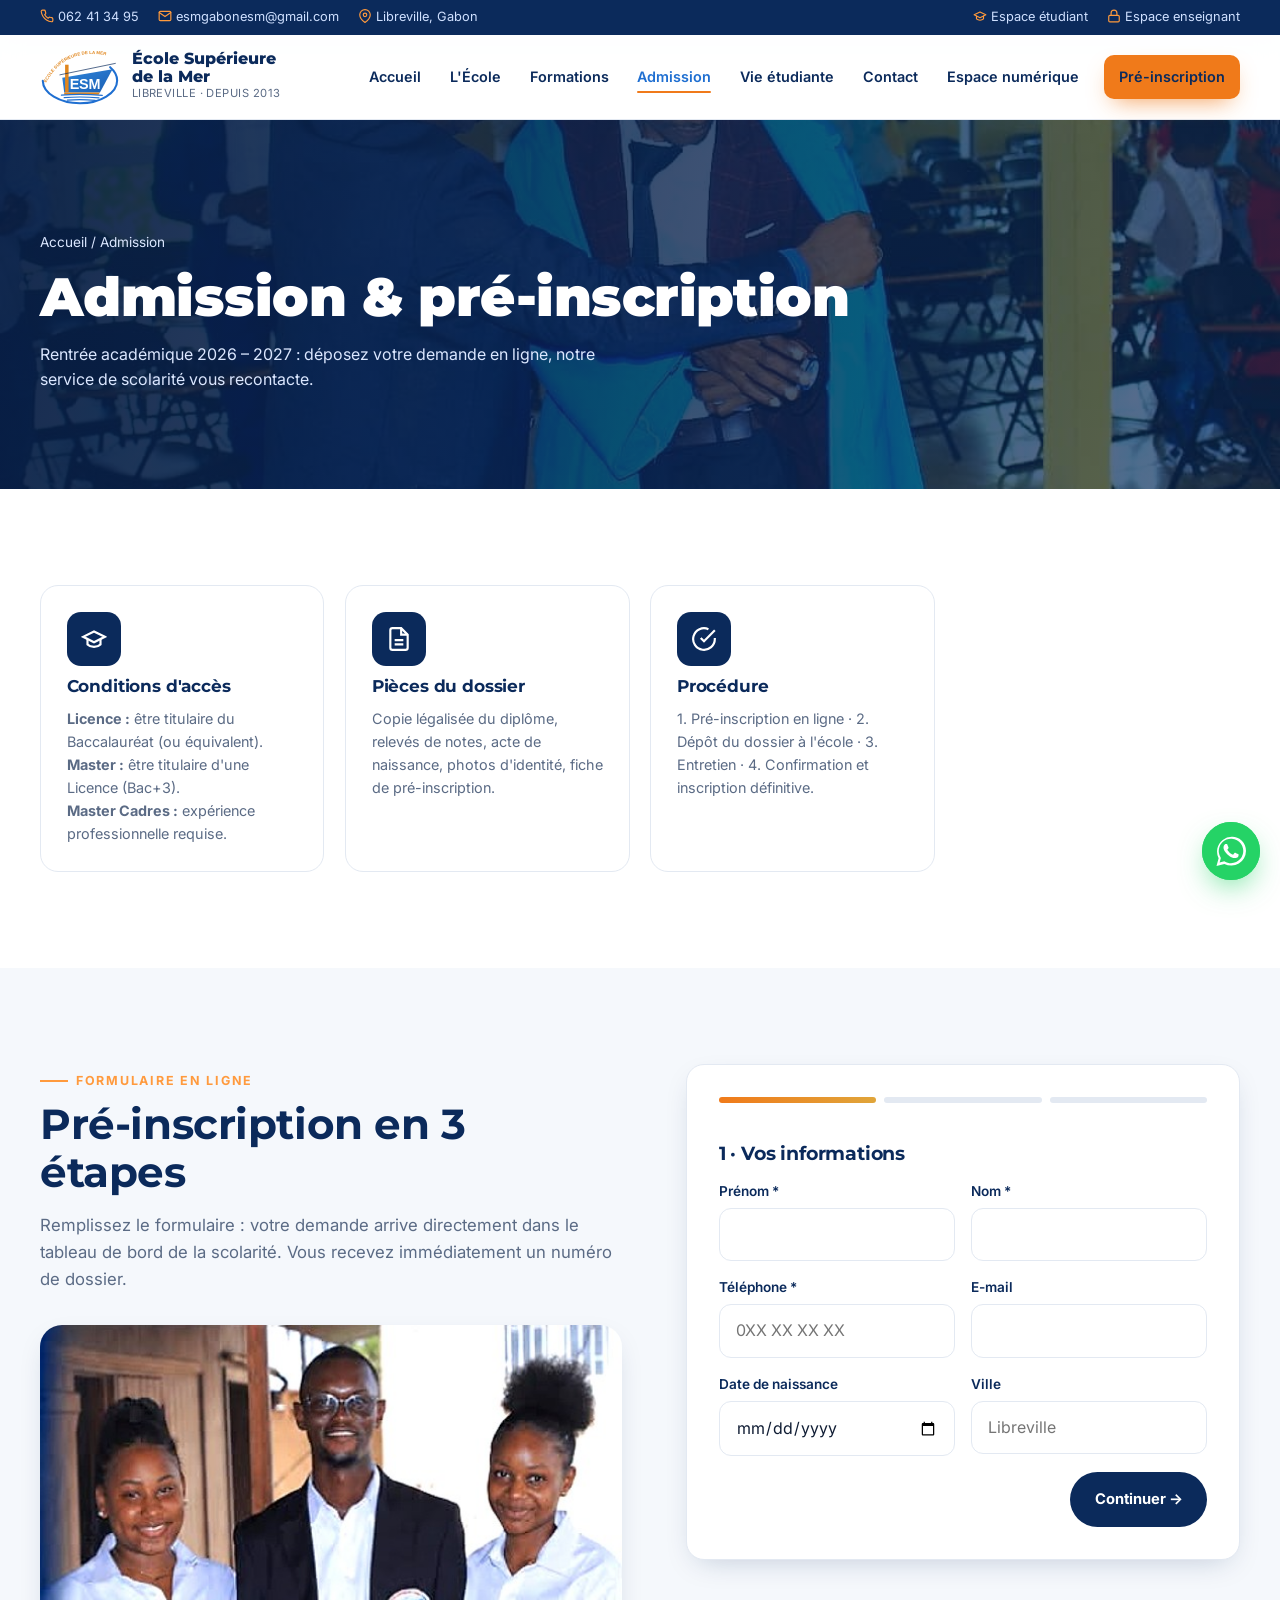
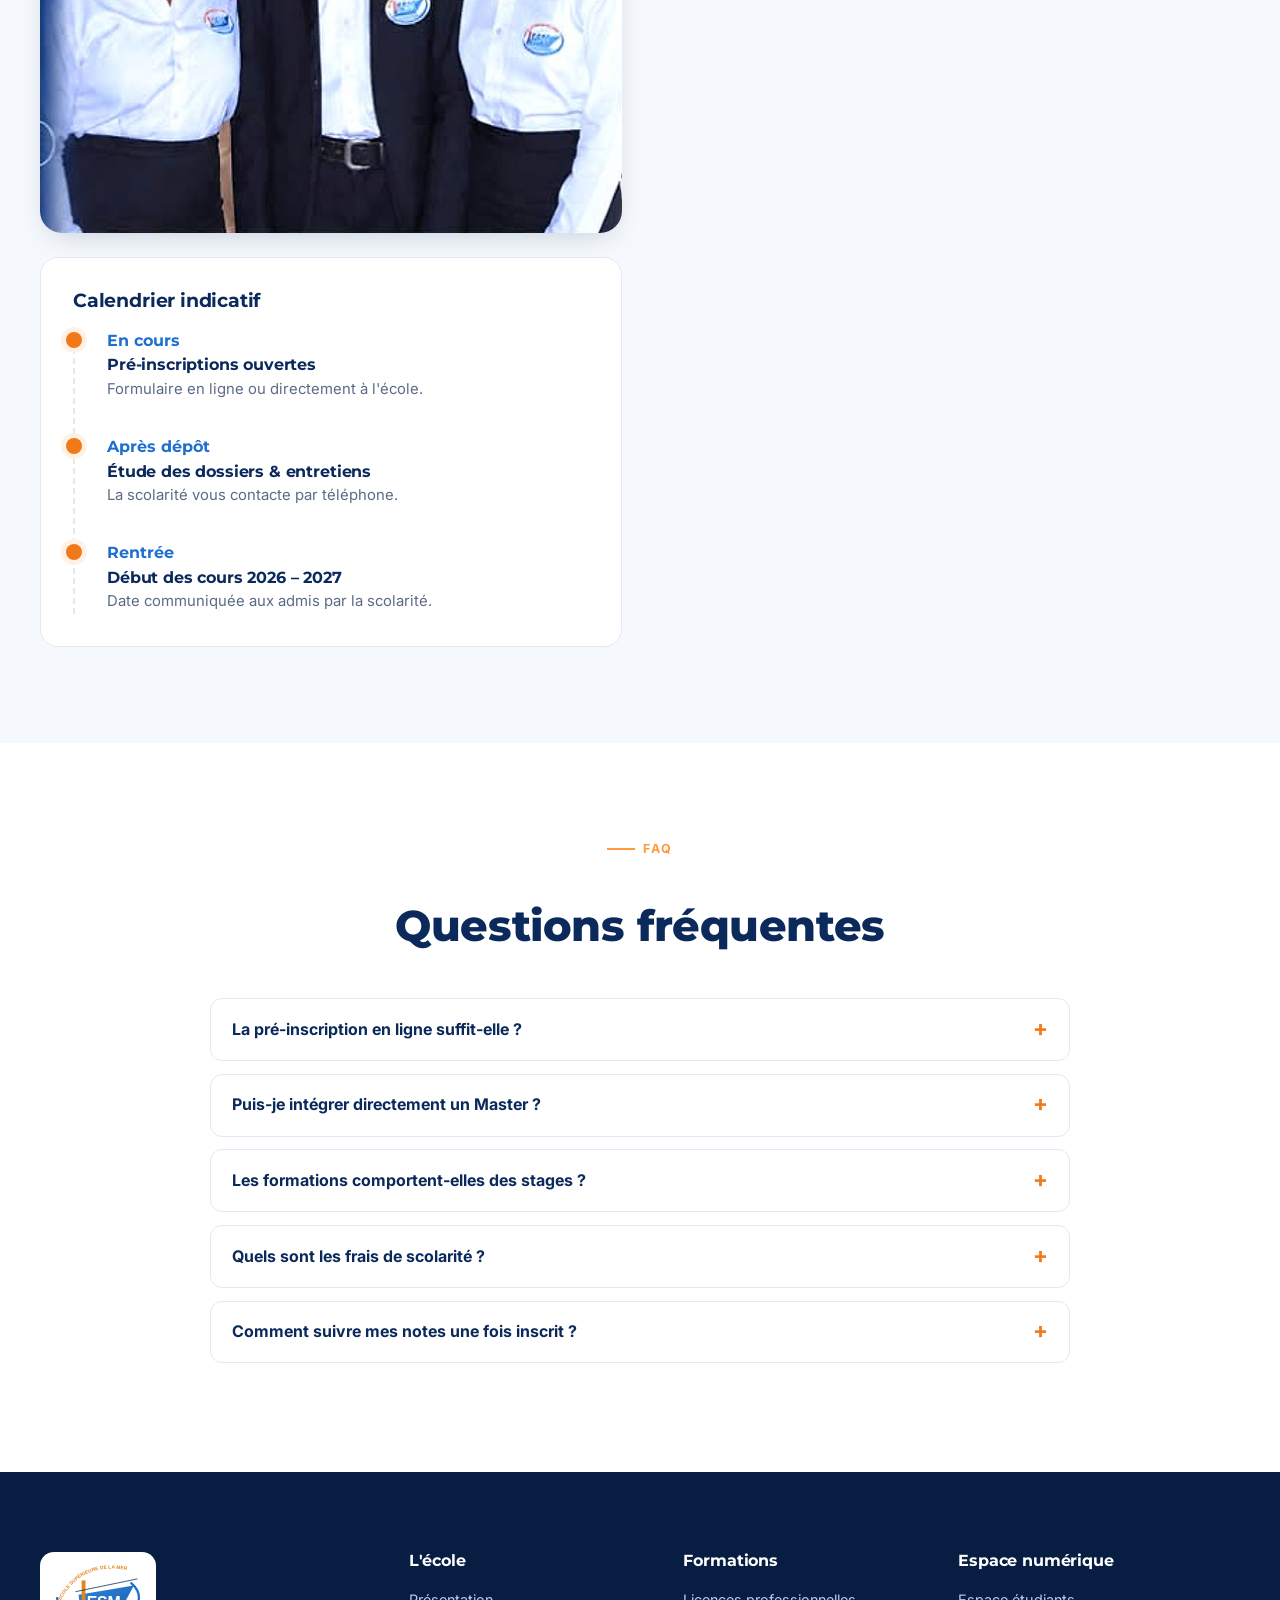
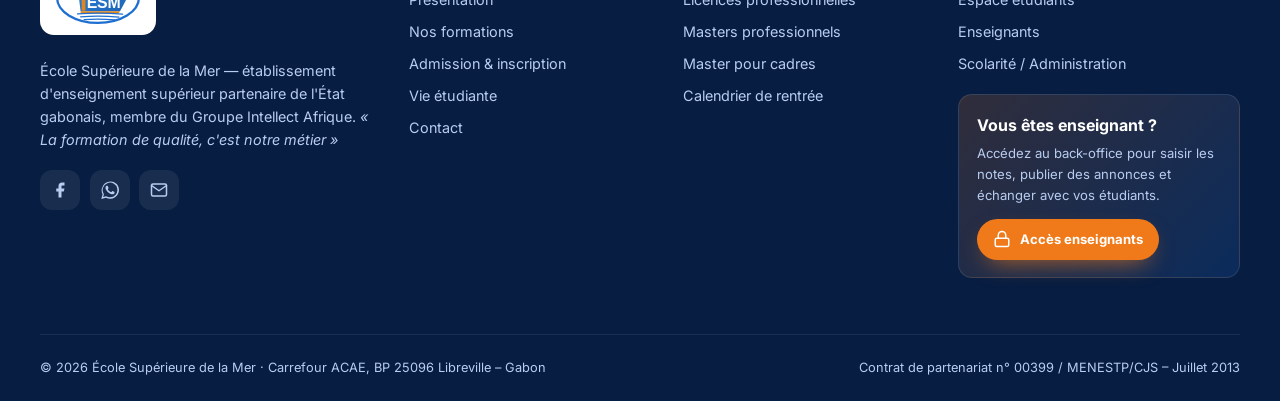
==== admission.html @ f26ff842 "Site de l'École Supérieure de la Mer avec espace numérique Co-Authored-By: Claude Opus 5.5 <noreply@" ====
<!doctype html>
<html lang="fr">
<head>
<meta charset="utf-8">
<meta name="viewport" content="width=device-width, initial-scale=1">
<title>Admission – ESM · École Supérieure de la Mer</title>
<meta name="description" content="Conditions d'admission, dossier et pré-inscription en ligne à l'École Supérieure de la Mer.">
<link rel="icon" href="assets/img/logo-esm.svg">
<link rel="preconnect" href="https://fonts.googleapis.com"><link rel="preconnect" href="https://fonts.gstatic.com" crossorigin>
<link href="https://fonts.googleapis.com/css2?family=Inter:wght@400;500;600;700&family=Montserrat:wght@600;700;800;900&display=swap" rel="stylesheet">
<link rel="stylesheet" href="assets/css/style.css">
</head>
<body data-page="admission">
<div id="site-header"></div>

<header class="page-hero">
  <img class="bg" src="assets/img/ceremonie-toge.jpg" alt="">
  <div class="wrap">
    <p class="crumbs"><a href="index.html">Accueil</a> / Admission</p>
    <h1>Admission & pré-inscription</h1>
    <p>Rentrée académique 2026 – 2027 : déposez votre demande en ligne, notre service de scolarité vous recontacte.</p>
  </div>
</header>

<section class="bg-white">
  <div class="wrap">
    <div class="cards">
      <div class="fcard rv"><div class="ic"><svg viewBox="0 0 24 24" fill="none" stroke="currentColor" stroke-width="2"><path d="M22 10L12 5 2 10l10 5 10-5z"/><path d="M6 12v5c3 3 9 3 12 0v-5"/></svg></div><h3>Conditions d'accès</h3><p><b>Licence :</b> être titulaire du Baccalauréat (ou équivalent).<br><b>Master :</b> être titulaire d'une Licence (Bac+3).<br><b>Master Cadres :</b> expérience professionnelle requise.</p></div>
      <div class="fcard rv d1"><div class="ic"><svg viewBox="0 0 24 24" fill="none" stroke="currentColor" stroke-width="2"><path d="M14 2H6a2 2 0 00-2 2v16a2 2 0 002 2h12a2 2 0 002-2V8z"/><path d="M14 2v6h6M16 13H8M16 17H8"/></svg></div><h3>Pièces du dossier</h3><p>Copie légalisée du diplôme, relevés de notes, acte de naissance, photos d'identité, fiche de pré-inscription.</p></div>
      <div class="fcard rv d2"><div class="ic"><svg viewBox="0 0 24 24" fill="none" stroke="currentColor" stroke-width="2"><path d="M22 11.1V12a10 10 0 11-5.9-9.1"/><path d="M22 4L12 14l-3-3"/></svg></div><h3>Procédure</h3><p>1. Pré-inscription en ligne · 2. Dépôt du dossier à l'école · 3. Entretien · 4. Confirmation et inscription définitive.</p></div>
    </div>
  </div>
</section>

<section id="preinscription">
  <div class="wrap split" style="align-items:start">
    <div>
      <span class="eyebrow rv">Formulaire en ligne</span>
      <h2 class="rv d1" style="font-size:clamp(1.8rem,3.4vw,2.6rem);color:var(--navy);margin:.6rem 0 1rem">Pré-inscription en 3 étapes</h2>
      <p class="lead-p rv d2">Remplissez le formulaire : votre demande arrive directement dans le tableau de bord de la scolarité. Vous recevez immédiatement un numéro de dossier.</p>
      <img class="rv" src="assets/img/etudiants-trio.jpg" alt="Étudiants de l'ESM" style="border-radius:22px;margin-top:2rem;box-shadow:var(--shadow);width:100%" loading="lazy">
      <div id="calendrier" class="panel rv" style="margin-top:1.5rem;box-shadow:none">
        <h3 style="color:var(--navy);margin-bottom:1rem">Calendrier indicatif</h3>
        <div class="timeline">
          <div class="tl"><b>En cours</b><h4>Pré-inscriptions ouvertes</h4><p>Formulaire en ligne ou directement à l'école.</p></div>
          <div class="tl"><b>Après dépôt</b><h4>Étude des dossiers & entretiens</h4><p>La scolarité vous contacte par téléphone.</p></div>
          <div class="tl"><b>Rentrée</b><h4>Début des cours 2026 – 2027</h4><p>Date communiquée aux admis par la scolarité.</p></div>
        </div>
      </div>
    </div>
    <form class="panel form rv" id="admission-form" novalidate>
      <div class="steps"><span></span><span></span><span></span></div>
      <div class="fstep">
        <h3 style="color:var(--navy)">1 · Vos informations</h3>
        <div class="row"><div class="field"><label for="prenom">Prénom *</label><input id="prenom" name="prenom" required autocomplete="given-name"></div><div class="field"><label for="nom">Nom *</label><input id="nom" name="nom" required autocomplete="family-name"></div></div>
        <div class="row"><div class="field"><label for="tel">Téléphone *</label><input id="tel" name="tel" type="tel" required placeholder="0XX XX XX XX" autocomplete="tel"></div><div class="field"><label for="email">E-mail</label><input id="email" name="email" type="email" autocomplete="email"></div></div>
        <div class="row"><div class="field"><label for="naissance">Date de naissance</label><input id="naissance" name="naissance" type="date"></div><div class="field"><label for="ville">Ville</label><input id="ville" name="ville" placeholder="Libreville"></div></div>
        <button type="button" class="btn btn-navy" data-next style="justify-self:end">Continuer →</button>
      </div>
      <div class="fstep">
        <h3 style="color:var(--navy)">2 · Votre projet</h3>
        <div class="field"><label for="formation">Formation souhaitée *</label><select id="formation" name="formation" required></select></div>
        <div class="row"><div class="field"><label for="niveau">Dernier diplôme obtenu *</label><select id="niveau" name="niveau" required><option value="">— Choisir —</option><option>Baccalauréat</option><option>BTS / DUT</option><option>Licence</option><option>Master</option><option>Autre</option></select></div><div class="field"><label for="serie">Série / spécialité</label><input id="serie" name="serie" placeholder="ex. C, D, B, G…"></div></div>
        <div style="display:flex;justify-content:space-between;gap:.6rem"><button type="button" class="btn btn-line" data-prev>← Retour</button><button type="button" class="btn btn-navy" data-next>Continuer →</button></div>
      </div>
      <div class="fstep">
        <h3 style="color:var(--navy)">3 · Motivation</h3>
        <div class="field"><label for="motivation">Pourquoi souhaitez-vous rejoindre l'ESM ?</label><textarea id="motivation" name="motivation" placeholder="Quelques lignes sur votre projet professionnel…"></textarea></div>
        <div class="field"><label for="source">Comment avez-vous connu l'ESM ?</label><select id="source" name="source"><option>Facebook</option><option>Bouche-à-oreille</option><option>Salon / forum</option><option>Affiche</option><option>Autre</option></select></div>
        <label style="display:flex;gap:.6rem;font-size:.86rem;color:var(--muted)"><input type="checkbox" required> J'accepte d'être recontacté(e) par l'ESM au sujet de ma demande.</label>
        <div style="display:flex;justify-content:space-between;gap:.6rem"><button type="button" class="btn btn-line" data-prev>← Retour</button><button class="btn btn-orange" type="submit">Envoyer ma pré-inscription</button></div>
      </div>
    </form>
  </div>
</section>

<section class="bg-white">
  <div class="wrap" style="max-width:860px">
    <div class="center"><div class="sec-head"><span class="eyebrow">FAQ</span><h2>Questions fréquentes</h2></div></div>
    <div class="faq">
      <details><summary>La pré-inscription en ligne suffit-elle ?</summary><p>Non, elle permet d'ouvrir votre dossier. L'inscription devient définitive après dépôt des pièces à l'école et validation par la scolarité.</p></details>
      <details><summary>Puis-je intégrer directement un Master ?</summary><p>Oui, si vous êtes titulaire d'une Licence (Bac+3) dans un domaine compatible. Votre dossier sera étudié par l'équipe pédagogique.</p></details>
      <details><summary>Les formations comportent-elles des stages ?</summary><p>Oui. Toutes nos formations intègrent des sorties de terrain, des visites d'entreprises et un stage professionnel encadré.</p></details>
      <details><summary>Quels sont les frais de scolarité ?</summary><p>Les frais dépendent de la formation et du niveau. Contactez la scolarité par téléphone, WhatsApp ou e-mail pour recevoir la grille tarifaire à jour.</p></details>
      <details><summary>Comment suivre mes notes une fois inscrit ?</summary><p>Chaque étudiant reçoit un identifiant pour l'Espace numérique : notes, moyennes, bulletin, annonces et messagerie avec les enseignants.</p></details>
    </div>
  </div>
</section>

<div id="site-footer"></div>
<script src="assets/js/data.js"></script>
<script src="assets/js/store.js"></script>
<script src="assets/js/main.js"></script>
</body>
</html>
---- assets/css/style.css ----
/* =========================================================
   ESM — École Supérieure de la Mer · Feuille de style
   ========================================================= */
:root{
  --navy:#0b2a5b; --navy-2:#0f3a7a; --blue:#1f6fd1; --sky:#2e9be6; --sky-2:#dcefff;
  --orange:#f07a1a; --orange-2:#ff9a3d; --gold:#e0a53a;
  --ink:#0f1c33; --muted:#5b6b85; --line:#e3e9f2; --bg:#f5f8fc; --card:#fff;
  --ok:#16a34a; --warn:#d97706; --bad:#dc2626;
  --r:18px; --r-sm:12px; --shadow:0 10px 30px -12px rgba(11,42,91,.25); --shadow-lg:0 30px 60px -20px rgba(11,42,91,.35);
  --font-h:"Montserrat",system-ui,sans-serif; --font:"Inter",system-ui,sans-serif;
  --wrap:1200px;
}
*{box-sizing:border-box;margin:0;padding:0}
html{scroll-behavior:smooth}
body{font-family:var(--font);color:var(--ink);background:var(--bg);line-height:1.6;-webkit-font-smoothing:antialiased;overflow-x:hidden}
img{max-width:100%;display:block}
a{color:inherit;text-decoration:none}
button,input,select,textarea{font:inherit;color:inherit}
h1,h2,h3,h4{font-family:var(--font-h);line-height:1.15;letter-spacing:-.01em}
.wrap{width:min(var(--wrap),100% - 32px);margin-inline:auto}
.sr-only{position:absolute;width:1px;height:1px;overflow:hidden;clip:rect(0 0 0 0)}

/* ---------- Boutons ---------- */
.btn{display:inline-flex;align-items:center;gap:.55rem;padding:.85rem 1.4rem;border-radius:999px;font-weight:700;font-size:.92rem;border:2px solid transparent;cursor:pointer;transition:.25s;white-space:nowrap}
.btn svg{width:18px;height:18px}
.btn-orange{background:var(--orange);color:#fff;box-shadow:0 10px 24px -10px rgba(240,122,26,.8)}
.btn-orange:hover{background:var(--orange-2);transform:translateY(-2px)}
.btn-ghost{border-color:rgba(255,255,255,.55);color:#fff}
.btn-ghost:hover{background:#fff;color:var(--navy)}
.btn-navy{background:var(--navy);color:#fff}
.btn-navy:hover{background:var(--blue)}
.btn-line{border-color:var(--line);background:#fff;color:var(--navy)}
.btn-line:hover{border-color:var(--blue);color:var(--blue)}
.btn-sm{padding:.5rem .9rem;font-size:.82rem}

/* ---------- Top bar & header ---------- */
.topbar{background:var(--navy);color:#cfe0ff;font-size:.8rem}
.topbar .wrap{display:flex;justify-content:space-between;gap:1rem;padding:.45rem 0;flex-wrap:wrap}
.topbar a:hover{color:#fff}
.topbar .tb-l,.topbar .tb-r{display:flex;gap:1.2rem;align-items:center;flex-wrap:wrap}
.topbar svg{width:14px;height:14px;vertical-align:-2px;margin-right:4px;color:var(--orange-2)}
.header{position:sticky;top:0;z-index:50;background:rgba(255,255,255,.92);backdrop-filter:blur(12px);border-bottom:1px solid var(--line);transition:.3s}
.header.scrolled{box-shadow:0 8px 30px -18px rgba(11,42,91,.4)}
.header .wrap{display:flex;align-items:center;justify-content:space-between;gap:1rem;height:84px;transition:height .3s}
.header.scrolled .wrap{height:68px}
.brand{display:flex;align-items:center;gap:.8rem}
.brand img{height:58px;width:auto;transition:.3s}
.header.scrolled .brand img{height:48px}
.brand b{display:block;font-family:var(--font-h);font-weight:800;color:var(--navy);font-size:1rem;line-height:1.1}
.brand small{display:block;font-size:.7rem;color:var(--muted);letter-spacing:.04em;text-transform:uppercase}
.nav{display:flex;align-items:center;gap:.2rem}
.nav a{padding:.55rem .8rem;border-radius:10px;font-weight:600;font-size:.9rem;color:var(--navy);position:relative}
.nav a:hover{color:var(--blue);background:var(--sky-2)}
.nav a.active{color:var(--blue)}
.nav a.active::after{content:"";position:absolute;left:.8rem;right:.8rem;bottom:.25rem;height:2px;background:var(--orange);border-radius:2px}
.nav .btn{margin-left:.6rem}
.burger{display:none;background:none;border:0;width:44px;height:44px;cursor:pointer;border-radius:10px}
.burger span{display:block;width:24px;height:2px;background:var(--navy);margin:5px auto;transition:.3s}
@media (max-width:1020px){
  .burger{display:block}
  .nav{position:fixed;inset:68px 0 auto 0;background:#fff;flex-direction:column;align-items:stretch;padding:1rem;gap:.2rem;box-shadow:var(--shadow-lg);transform:translateY(-12px);opacity:0;visibility:hidden;pointer-events:none;transition:.3s;max-height:calc(100vh - 68px);overflow:auto}
  .header .wrap{height:68px}
  .nav.open{transform:none;opacity:1;visibility:visible;pointer-events:auto}
  .nav a{padding:.9rem 1rem}
  .nav .btn{margin:.5rem 0 0;justify-content:center}
  .topbar .tb-r{display:none}
  .brand small{display:none}
}
@media (max-width:640px){.topbar{display:none}.hero-dots{display:none!important}.hero .wrap{padding:4rem 0 8rem!important}
}

/* ---------- Hero ---------- */
.hero{position:relative;min-height:88vh;display:grid;align-items:center;color:#fff;overflow:hidden;isolation:isolate}
.hero-slides,.hero-slides figure{position:absolute;inset:0;z-index:-2}
.hero-slides figure{opacity:0;transition:opacity 1.4s ease}
.hero-slides figure.on{opacity:1}
.hero-slides img{width:100%;height:100%;object-fit:cover;transform:scale(1.08)}
.hero-slides figure.on img{animation:kenburns 9s ease-out forwards}
@keyframes kenburns{from{transform:scale(1.12)}to{transform:scale(1)}}
.hero::before{content:"";position:absolute;inset:0;z-index:-1;background:linear-gradient(100deg,rgba(8,30,68,.95) 0%,rgba(11,42,91,.78) 42%,rgba(11,42,91,.15) 100%)}
.hero .wrap{padding:6rem 0 9rem}
.eyebrow{display:inline-flex;align-items:center;gap:.5rem;font-weight:700;font-size:.78rem;letter-spacing:.14em;text-transform:uppercase;color:var(--orange-2)}
.eyebrow::before{content:"";width:28px;height:2px;background:currentColor}
.hero h1{font-size:clamp(2.3rem,5.4vw,4.3rem);font-weight:900;max-width:14ch;margin:1rem 0 1.2rem}
.hero h1 em{font-style:normal;background:linear-gradient(90deg,var(--orange-2),var(--gold));-webkit-background-clip:text;background-clip:text;color:transparent}
.hero p.lead{font-size:1.12rem;max-width:52ch;color:#dbe7ff}
.hero .cta{display:flex;gap:.8rem;margin-top:2rem;flex-wrap:wrap}
.hero-dots{position:absolute;right:32px;bottom:150px;display:flex;flex-direction:column;gap:10px}
.hero-dots button{width:10px;height:10px;border-radius:50%;border:2px solid #fff;background:transparent;cursor:pointer;transition:.3s}
.hero-dots button.on{background:var(--orange);border-color:var(--orange);height:28px;border-radius:6px}
.wave{position:absolute;left:0;right:0;bottom:-1px;width:100%;height:110px;z-index:0}
.wave path{animation:wave 10s ease-in-out infinite alternate}
.wave path:nth-child(2){animation-duration:14s;animation-direction:alternate-reverse}
@keyframes wave{to{transform:translateX(-60px)}}

.stats{position:relative;z-index:3;margin-top:-80px}
.stats .grid{display:grid;grid-template-columns:repeat(4,1fr);background:var(--navy);color:#fff;border-radius:var(--r);box-shadow:var(--shadow-lg);overflow:hidden}
.stat{padding:1.8rem 1.4rem;display:flex;gap:1rem;align-items:center;border-right:1px solid rgba(255,255,255,.1)}
.stat:last-child{border:0}
.stat .ic{width:52px;height:52px;border-radius:14px;display:grid;place-items:center;background:rgba(240,122,26,.15);color:var(--orange-2);flex:none}
.stat .ic svg{width:26px;height:26px}
.stat b{font-family:var(--font-h);font-size:2rem;font-weight:800;display:block;line-height:1}
.stat span{font-size:.82rem;color:#b9cdf0}
@media (max-width:860px){.stats .grid{grid-template-columns:1fr 1fr}.stat:nth-child(2){border-right:0}.stat{border-bottom:1px solid rgba(255,255,255,.1)}}
@media (max-width:480px){.stats .grid{grid-template-columns:1fr}.stat{border-right:0}}

/* ---------- Sections ---------- */
section{padding:6rem 0}
.sec-head{display:flex;justify-content:space-between;align-items:end;gap:2rem;margin-bottom:3rem;flex-wrap:wrap}
.sec-head h2{font-size:clamp(1.8rem,3.4vw,2.7rem);color:var(--navy);font-weight:800;max-width:22ch;margin-top:.6rem}
.sec-head p{max-width:48ch;color:var(--muted)}
.center{text-align:center}
.center .sec-head{justify-content:center;text-align:center;flex-direction:column;align-items:center}
.bg-white{background:#fff}
.bg-navy{background:var(--navy);color:#fff}
.bg-navy .sec-head h2{color:#fff}
.bg-navy .sec-head p{color:#b9cdf0}

/* Page hero (pages internes) */
.page-hero{position:relative;color:#fff;padding:7rem 0 6rem;overflow:hidden;isolation:isolate}
.page-hero img.bg{position:absolute;inset:0;width:100%;height:100%;object-fit:cover;z-index:-2}
.page-hero::before{content:"";position:absolute;inset:0;z-index:-1;background:linear-gradient(100deg,rgba(8,30,68,.95),rgba(11,42,91,.65))}
.page-hero h1{font-size:clamp(2rem,4.5vw,3.4rem);font-weight:900;margin:.8rem 0}
.page-hero p{max-width:60ch;color:#dbe7ff}
.crumbs{font-size:.85rem;color:#b9cdf0}
.crumbs a:hover{color:#fff}

/* ---------- Cartes formations ---------- */
.tabs{display:flex;gap:.5rem;flex-wrap:wrap;margin-bottom:2rem}
.tab{padding:.6rem 1.1rem;border-radius:999px;border:1.5px solid var(--line);background:#fff;font-weight:700;font-size:.88rem;cursor:pointer;color:var(--navy);transition:.2s}
.tab:hover{border-color:var(--blue)}
.tab.on{background:var(--navy);border-color:var(--navy);color:#fff}
.tab .n{display:inline-grid;place-items:center;min-width:22px;height:22px;border-radius:99px;background:var(--sky-2);color:var(--blue);font-size:.72rem;margin-left:.35rem;padding:0 6px}
.tab.on .n{background:var(--orange);color:#fff}
.cards{display:grid;grid-template-columns:repeat(auto-fill,minmax(260px,1fr));gap:1.3rem}
.fcard{background:#fff;border:1px solid var(--line);border-radius:var(--r);padding:1.6rem;position:relative;transition:.3s;display:flex;flex-direction:column;gap:.7rem;overflow:hidden}
.fcard::after{content:"";position:absolute;left:0;top:0;height:4px;width:0;background:linear-gradient(90deg,var(--orange),var(--gold));transition:.4s}
.fcard:hover{transform:translateY(-6px);box-shadow:var(--shadow);border-color:transparent}
.fcard:hover::after{width:100%}
.fcard .ic{width:54px;height:54px;border-radius:14px;background:var(--navy);color:#fff;display:grid;place-items:center;transition:.3s}
.fcard:hover .ic{background:var(--orange);transform:rotate(-6deg)}
.fcard .ic svg{width:26px;height:26px}
.fcard h3{font-size:1.05rem;color:var(--navy)}
.fcard p{font-size:.9rem;color:var(--muted);flex:1}
.fcard .tag{position:absolute;top:1.3rem;right:1.3rem;font-size:.7rem;font-weight:800;letter-spacing:.06em;text-transform:uppercase;padding:.25rem .6rem;border-radius:99px;background:var(--sky-2);color:var(--blue)}
.fcard .tag.m{background:#fff1e4;color:var(--orange)}
.fcard .tag.c{background:#fdf4dc;color:#a36d05}
.fcard .more{font-weight:700;color:var(--blue);font-size:.88rem;display:inline-flex;gap:.3rem;align-items:center;cursor:pointer;background:none;border:0;padding:0}
.fcard .more:hover{gap:.6rem}

/* ---------- Split / feature ---------- */
.split{display:grid;grid-template-columns:1.05fr 1fr;gap:4rem;align-items:center}
@media (max-width:900px){.split{grid-template-columns:1fr;gap:2.5rem}}
.mosaic{display:grid;grid-template-columns:1fr 1fr;grid-template-rows:220px 220px;gap:1rem;position:relative}
.mosaic img{width:100%;height:100%;object-fit:cover;border-radius:var(--r);box-shadow:var(--shadow)}
.mosaic img:first-child{grid-row:span 2}
.mosaic .badge{position:absolute;left:-18px;bottom:28px;background:var(--orange);color:#fff;border-radius:var(--r);padding:1rem 1.3rem;box-shadow:var(--shadow-lg);font-family:var(--font-h)}
.mosaic .badge b{font-size:2rem;display:block;line-height:1}
.mosaic .badge span{font-size:.8rem}
@media (max-width:560px){.mosaic{grid-template-rows:170px 170px}.mosaic .badge{left:8px}}
.checks{list-style:none;display:grid;gap:.9rem;margin:1.6rem 0 2rem}
.checks li{display:flex;gap:.8rem;align-items:flex-start}
.checks li::before{content:"";flex:none;width:24px;height:24px;border-radius:50%;background:var(--orange) url("data:image/svg+xml,%3Csvg xmlns='http://www.w3.org/2000/svg' viewBox='0 0 24 24' fill='none' stroke='white' stroke-width='3'%3E%3Cpath d='M5 12l5 5 9-10'/%3E%3C/svg%3E") center/14px no-repeat;margin-top:2px}
.lead-p{color:var(--muted);font-size:1.05rem}

/* ---------- Valeurs / pillars ---------- */
.pillars{display:grid;grid-template-columns:repeat(4,1fr);gap:1.2rem}
@media (max-width:900px){.pillars{grid-template-columns:1fr 1fr}}
@media (max-width:520px){.pillars{grid-template-columns:1fr}}
.pillar{padding:2rem 1.6rem;border-radius:var(--r);background:rgba(255,255,255,.06);border:1px solid rgba(255,255,255,.1);transition:.3s}
.pillar:hover{background:rgba(255,255,255,.1);transform:translateY(-4px)}
.pillar .num{font-family:var(--font-h);font-weight:900;font-size:2.4rem;color:var(--orange-2);opacity:.9}
.pillar h3{margin:.6rem 0 .5rem;font-size:1.1rem}
.pillar p{color:#b9cdf0;font-size:.92rem}

/* ---------- Galerie ---------- */
.filters{display:flex;gap:.5rem;flex-wrap:wrap;justify-content:center;margin-bottom:2rem}
.gallery{columns:3 280px;column-gap:1rem}
.gallery figure{break-inside:avoid;margin-bottom:1rem;position:relative;border-radius:var(--r);overflow:hidden;cursor:zoom-in;box-shadow:var(--shadow)}
.gallery img{width:100%;transition:transform .6s}
.gallery figure:hover img{transform:scale(1.06)}
.gallery figcaption{position:absolute;inset:auto 0 0 0;padding:2.5rem 1rem .9rem;color:#fff;font-weight:600;font-size:.9rem;background:linear-gradient(transparent,rgba(8,30,68,.9));transform:translateY(40%);opacity:0;transition:.35s}
.gallery figure:hover figcaption{transform:none;opacity:1}
.gallery figcaption small{display:block;color:var(--orange-2);font-size:.72rem;text-transform:uppercase;letter-spacing:.1em}
.gallery figure.hide{display:none}
.lightbox{position:fixed;inset:0;background:rgba(5,15,35,.94);z-index:200;display:none;align-items:center;justify-content:center;padding:2rem}
.lightbox.on{display:flex}
.lightbox img{max-height:84vh;max-width:92vw;border-radius:12px;box-shadow:0 20px 60px rgba(0,0,0,.6)}
.lightbox p{position:absolute;bottom:1.2rem;left:0;right:0;text-align:center;color:#fff;font-weight:600}
.lightbox button{position:absolute;background:rgba(255,255,255,.12);border:0;color:#fff;width:48px;height:48px;border-radius:50%;cursor:pointer;font-size:1.4rem}
.lightbox button:hover{background:var(--orange)}
.lb-x{top:1.2rem;right:1.2rem}.lb-p{left:1.2rem;top:50%}.lb-n{right:1.2rem;top:50%}

/* ---------- Actualités ---------- */
.news{display:grid;grid-template-columns:repeat(3,1fr);gap:1.4rem}
@media (max-width:900px){.news{grid-template-columns:1fr 1fr}}
@media (max-width:600px){.news{grid-template-columns:1fr}}
.ncard{background:#fff;border-radius:var(--r);overflow:hidden;border:1px solid var(--line);transition:.3s;display:flex;flex-direction:column}
.ncard:hover{box-shadow:var(--shadow);transform:translateY(-5px)}
.ncard .ph{aspect-ratio:16/10;overflow:hidden;position:relative}
.ncard .ph img{width:100%;height:100%;object-fit:cover;transition:.6s}
.ncard:hover .ph img{transform:scale(1.07)}
.ncard .cat{position:absolute;top:1rem;left:1rem;background:var(--orange);color:#fff;font-size:.7rem;font-weight:800;padding:.3rem .7rem;border-radius:99px;text-transform:uppercase;letter-spacing:.06em}
.ncard .bd{padding:1.4rem;display:flex;flex-direction:column;gap:.6rem;flex:1}
.ncard h3{font-size:1.08rem;color:var(--navy)}
.ncard p{font-size:.9rem;color:var(--muted)}

/* ---------- Témoignages ---------- */
.testi{position:relative;max-width:820px;margin:auto;text-align:center}
.testi blockquote{font-family:var(--font-h);font-size:clamp(1.15rem,2.2vw,1.5rem);font-weight:600;line-height:1.5;color:#fff;min-height:7.5em;transition:opacity .4s}
.testi cite{display:block;margin-top:1.2rem;font-style:normal;color:var(--orange-2);font-weight:700}
.testi cite span{display:block;color:#b9cdf0;font-weight:500;font-size:.88rem}
.testi .dots{display:flex;gap:8px;justify-content:center;margin-top:1.6rem}
.testi .dots button{width:10px;height:10px;border-radius:99px;border:0;background:rgba(255,255,255,.3);cursor:pointer;transition:.3s}
.testi .dots button.on{width:30px;background:var(--orange)}

/* ---------- Partenaires marquee ---------- */
.marquee{overflow:hidden;mask-image:linear-gradient(90deg,transparent,#000 10%,#000 90%,transparent)}
.marquee .track{display:flex;gap:1rem;width:max-content;animation:marq 38s linear infinite}
.marquee:hover .track{animation-play-state:paused}
@keyframes marq{to{transform:translateX(-50%)}}
.partner{display:flex;align-items:center;gap:.8rem;padding:1rem 1.4rem;background:#fff;border:1px solid var(--line);border-radius:14px;min-width:250px}
.partner .pl{width:44px;height:44px;border-radius:12px;display:grid;place-items:center;font-family:var(--font-h);font-weight:900;color:#fff;font-size:.8rem;flex:none}
.partner b{display:block;color:var(--navy);font-size:.9rem;line-height:1.2}
.partner small{color:var(--muted);font-size:.75rem}

/* ---------- CTA band ---------- */
.band{background:linear-gradient(110deg,var(--navy) 0%,var(--navy-2) 55%,var(--blue) 100%);border-radius:24px;padding:3rem;color:#fff;display:flex;justify-content:space-between;align-items:center;gap:2rem;position:relative;overflow:hidden;flex-wrap:wrap}
.band::after{content:"";position:absolute;right:-80px;top:-80px;width:280px;height:280px;border-radius:50%;border:40px solid rgba(240,122,26,.18)}
.band h2{font-size:clamp(1.5rem,3vw,2.2rem);max-width:24ch}
.band p{color:#cfe0ff;margin-top:.5rem}
.band > *{position:relative;z-index:1}

/* ---------- Formulaires ---------- */
.form{display:grid;gap:1rem}
.form .row{display:grid;grid-template-columns:1fr 1fr;gap:1rem}
@media (max-width:620px){.form .row{grid-template-columns:1fr}}
.field label{display:block;font-weight:600;font-size:.85rem;margin-bottom:.35rem;color:var(--navy)}
.field input,.field select,.field textarea{width:100%;padding:.8rem 1rem;border:1.5px solid var(--line);border-radius:var(--r-sm);background:#fff;transition:.2s;outline:none}
.field input:focus,.field select:focus,.field textarea:focus{border-color:var(--blue);box-shadow:0 0 0 4px rgba(31,111,209,.12)}
.field textarea{min-height:130px;resize:vertical}
.panel{background:#fff;border:1px solid var(--line);border-radius:var(--r);padding:2rem;box-shadow:var(--shadow)}
.steps{display:flex;gap:.5rem;margin-bottom:1.5rem}
.steps span{flex:1;height:6px;border-radius:99px;background:var(--line);transition:.4s}
.steps span.on{background:linear-gradient(90deg,var(--orange),var(--gold))}
.fstep{display:none;animation:fade .4s}
.fstep.on{display:grid;gap:1rem}
@keyframes fade{from{opacity:0;transform:translateY(8px)}to{opacity:1;transform:none}}

/* ---------- Contact ---------- */
.cinfo{display:grid;gap:1rem}
.citem{display:flex;gap:1rem;padding:1.2rem;background:#fff;border-radius:var(--r);border:1px solid var(--line);transition:.25s}
.citem:hover{border-color:var(--blue);transform:translateX(4px)}
.citem .ic{width:48px;height:48px;border-radius:12px;background:var(--sky-2);color:var(--blue);display:grid;place-items:center;flex:none}
.citem .ic svg{width:22px;height:22px}
.citem b{display:block;color:var(--navy)}
.citem span{color:var(--muted);font-size:.9rem}
.map{border:0;width:100%;height:380px;border-radius:var(--r);box-shadow:var(--shadow);margin-top:3rem}

/* ---------- FAQ ---------- */
.faq details{background:#fff;border:1px solid var(--line);border-radius:var(--r-sm);margin-bottom:.8rem;overflow:hidden}
.faq summary{padding:1.1rem 1.3rem;font-weight:700;color:var(--navy);cursor:pointer;list-style:none;display:flex;justify-content:space-between;gap:1rem}
.faq summary::after{content:"+";font-size:1.4rem;color:var(--orange);transition:.3s;line-height:1}
.faq details[open] summary::after{transform:rotate(45deg)}
.faq details p{padding:0 1.3rem 1.2rem;color:var(--muted)}

/* ---------- Timeline ---------- */
.timeline{position:relative;padding-left:2rem;border-left:2px dashed var(--line);display:grid;gap:2rem}
.tl{position:relative}
.tl::before{content:"";position:absolute;left:calc(-2rem - 9px);top:4px;width:16px;height:16px;border-radius:50%;background:var(--orange);box-shadow:0 0 0 5px #fff1e4}
.tl b{font-family:var(--font-h);color:var(--blue)}
.tl h4{color:var(--navy);margin:.2rem 0}
.tl p{color:var(--muted);font-size:.93rem}

/* ---------- Footer ---------- */
.footer{background:#071d42;color:#b9cdf0;padding:5rem 0 0;position:relative}
.footer .grid{display:grid;grid-template-columns:1.4fr 1fr 1fr 1.2fr;gap:2.5rem}
@media (max-width:900px){.footer .grid{grid-template-columns:1fr 1fr}}
@media (max-width:560px){.footer .grid{grid-template-columns:1fr}}
.footer h4{color:#fff;font-size:1rem;margin-bottom:1.1rem}
.footer ul{list-style:none;display:grid;gap:.55rem;font-size:.9rem}
.footer a:hover{color:var(--orange-2)}
.footer .logo-w{background:#fff;border-radius:14px;padding:.6rem .9rem;display:inline-block;margin-bottom:1rem}
.footer .logo-w img{height:64px}
.footer p{font-size:.9rem}
.socials{display:flex;gap:.6rem;margin-top:1.2rem}
.socials a{width:40px;height:40px;border-radius:12px;display:grid;place-items:center;background:rgba(255,255,255,.07);transition:.25s}
.socials a:hover{background:var(--orange);color:#fff}
.socials svg{width:18px;height:18px}
.staff-box{margin-top:1.2rem;padding:1.1rem;border-radius:14px;background:linear-gradient(135deg,rgba(240,122,26,.18),rgba(31,111,209,.18));border:1px solid rgba(255,255,255,.1)}
.staff-box b{color:#fff;display:block;margin-bottom:.3rem}
.staff-box p{font-size:.82rem;margin-bottom:.8rem}
.foot-bottom{border-top:1px solid rgba(255,255,255,.08);margin-top:3.5rem;padding:1.4rem 0;display:flex;justify-content:space-between;gap:1rem;font-size:.8rem;flex-wrap:wrap}

/* ---------- Flottants ---------- */
.wa{position:fixed;right:20px;bottom:20px;z-index:90;width:58px;height:58px;border-radius:50%;background:#25d366;color:#fff;display:grid;place-items:center;box-shadow:0 12px 30px -8px rgba(37,211,102,.7);transition:.3s}
.wa:hover{transform:scale(1.08)}
.wa svg{width:30px;height:30px}
.wa::before{content:"";position:absolute;inset:0;border-radius:50%;border:2px solid #25d366;animation:ping 2s infinite}
@keyframes ping{to{transform:scale(1.6);opacity:0}}
.totop{position:fixed;right:28px;bottom:92px;z-index:90;width:42px;height:42px;border-radius:12px;border:0;background:var(--navy);color:#fff;cursor:pointer;opacity:0;pointer-events:none;transition:.3s}
.totop.on{opacity:1;pointer-events:auto}
.progress{position:fixed;top:0;left:0;height:3px;background:linear-gradient(90deg,var(--orange),var(--gold));z-index:100;width:0}

/* ---------- Toast & modal ---------- */
.toast{position:fixed;left:50%;bottom:28px;transform:translate(-50%,140%);background:var(--navy);color:#fff;padding:.9rem 1.3rem;border-radius:14px;box-shadow:var(--shadow-lg);z-index:300;transition:.35s;font-weight:600;display:flex;gap:.6rem;align-items:center;max-width:calc(100vw - 32px)}
.toast.on{transform:translate(-50%,0)}
.toast.ok{background:var(--ok)}.toast.err{background:var(--bad)}
.modal{position:fixed;inset:0;background:rgba(5,15,35,.6);backdrop-filter:blur(4px);z-index:250;display:none;align-items:center;justify-content:center;padding:1rem}
.modal.on{display:flex}
.modal .box{background:#fff;border-radius:22px;max-width:640px;width:100%;max-height:90vh;overflow:auto;box-shadow:var(--shadow-lg);animation:fade .3s}
.modal .box .mh{padding:1.5rem 1.8rem;border-bottom:1px solid var(--line);display:flex;justify-content:space-between;gap:1rem;align-items:start}
.modal .box .mb{padding:1.5rem 1.8rem}
.modal .x{background:var(--bg);border:0;width:36px;height:36px;border-radius:10px;cursor:pointer;font-size:1.2rem;flex:none}

/* ---------- Reveal ---------- */
.rv{opacity:0;transform:translateY(28px);transition:opacity .8s ease,transform .8s ease}
.rv.in{opacity:1;transform:none}
.rv.d1{transition-delay:.1s}.rv.d2{transition-delay:.2s}.rv.d3{transition-delay:.3s}
@media (prefers-reduced-motion:reduce){*{animation:none!important;transition:none!important}.rv{opacity:1;transform:none}}

/* =========================================================
   ESPACE NUMÉRIQUE (portail étudiants / enseignants)
   ========================================================= */
.auth{min-height:calc(100vh - 120px);display:grid;grid-template-columns:1fr 1fr}
@media (max-width:900px){.auth{grid-template-columns:1fr}.auth .side{display:none}}
.auth .side{position:relative;color:#fff;padding:4rem;display:flex;flex-direction:column;justify-content:end;overflow:hidden;isolation:isolate}
.auth .side img{position:absolute;inset:0;width:100%;height:100%;object-fit:cover;z-index:-2}
.auth .side::before{content:"";position:absolute;inset:0;z-index:-1;background:linear-gradient(180deg,rgba(11,42,91,.2),rgba(8,30,68,.95))}
.auth .side h2{font-size:2.2rem;max-width:18ch}
.auth .side p{color:#cfe0ff;margin-top:.8rem;max-width:44ch}
.auth .main{display:grid;place-items:center;padding:3rem 1rem;background:#fff}
.auth .box{width:min(440px,100%)}
.auth h1{color:var(--navy);font-size:1.9rem;margin-bottom:.4rem}
.role-sw{display:grid;grid-template-columns:repeat(3,1fr);background:var(--bg);border-radius:14px;padding:5px;margin:1.6rem 0}
.role-sw button{border:0;background:none;padding:.7rem;border-radius:10px;font-weight:700;cursor:pointer;color:var(--muted);font-size:.86rem}
.role-sw button.on{background:#fff;color:var(--navy);box-shadow:0 4px 12px -6px rgba(11,42,91,.3)}
.demo{margin-top:1.4rem;padding:1rem;border-radius:12px;background:#fff8ef;border:1px dashed #f5c089;font-size:.84rem;color:#7a4a12}
.demo code{background:#fff;padding:.1rem .4rem;border-radius:6px;font-size:.82rem;cursor:pointer}

.app{display:grid;grid-template-columns:260px 1fr;min-height:100vh;background:var(--bg)}
@media (max-width:900px){.app{grid-template-columns:1fr}}
.sidebar{background:var(--navy);color:#b9cdf0;padding:1.4rem 1rem;display:flex;flex-direction:column;gap:.3rem;position:sticky;top:0;height:100vh}
@media (max-width:900px){.sidebar{position:fixed;inset:0 auto 0 0;width:270px;z-index:120;transform:translateX(-100%);transition:.3s}.sidebar.open{transform:none}}
.sidebar .sb-brand{display:flex;align-items:center;gap:.7rem;padding:.4rem .6rem 1.4rem;border-bottom:1px solid rgba(255,255,255,.08);margin-bottom:.8rem}
.sidebar .sb-brand img{height:44px;background:#fff;border-radius:10px;padding:4px}
.sidebar .sb-brand b{color:#fff;font-family:var(--font-h);display:block;line-height:1.1}
.sidebar .sb-brand small{font-size:.72rem;color:var(--orange-2);text-transform:uppercase;letter-spacing:.08em}
.sidebar a,.sidebar button.lnk{display:flex;align-items:center;gap:.8rem;padding:.75rem .9rem;border-radius:12px;font-weight:600;font-size:.9rem;transition:.2s;background:none;border:0;cursor:pointer;color:inherit;text-align:left;width:100%}
.sidebar a svg,.sidebar button.lnk svg{width:20px;height:20px;flex:none}
.sidebar a:hover,.sidebar button.lnk:hover{background:rgba(255,255,255,.07);color:#fff}
.sidebar a.on{background:var(--orange);color:#fff;box-shadow:0 10px 20px -10px rgba(240,122,26,.9)}
.sidebar .pill{margin-left:auto;background:var(--orange);color:#fff;border-radius:99px;font-size:.7rem;padding:.1rem .5rem}
.sidebar a.on .pill{background:#fff;color:var(--orange)}
.sidebar .sb-foot{margin-top:auto;border-top:1px solid rgba(255,255,255,.08);padding-top:.8rem}
.app-main{padding:1.6rem 2rem 3rem;min-width:0}
@media (max-width:600px){.app-main{padding:1rem}}
.app-top{display:flex;justify-content:space-between;align-items:center;gap:1rem;margin-bottom:1.6rem;flex-wrap:wrap}
.app-top h1{font-size:1.6rem;color:var(--navy)}
.app-top p{color:var(--muted);font-size:.9rem}
.who{display:flex;align-items:center;gap:.7rem;background:#fff;border:1px solid var(--line);padding:.4rem .9rem .4rem .4rem;border-radius:99px}
.av{width:38px;height:38px;border-radius:50%;display:grid;place-items:center;color:#fff;font-weight:800;font-size:.85rem;background:linear-gradient(135deg,var(--blue),var(--navy));flex:none}
.who b{display:block;font-size:.88rem;color:var(--navy);line-height:1.1}
.who small{font-size:.74rem;color:var(--muted)}
.sb-toggle{display:none}
@media (max-width:900px){.sb-toggle{display:inline-grid;place-items:center;width:42px;height:42px;border-radius:12px;border:1px solid var(--line);background:#fff;cursor:pointer}}
.kpis{display:grid;grid-template-columns:repeat(4,1fr);gap:1rem;margin-bottom:1.4rem}
@media (max-width:1100px){.kpis{grid-template-columns:1fr 1fr}}
.kpi{background:#fff;border:1px solid var(--line);border-radius:16px;padding:1.2rem;display:flex;gap:1rem;align-items:center}
.kpi .ic{width:48px;height:48px;border-radius:14px;display:grid;place-items:center;flex:none}
.kpi .ic svg{width:24px;height:24px}
.kpi b{font-family:var(--font-h);font-size:1.6rem;color:var(--navy);display:block;line-height:1.1}
.kpi span{font-size:.8rem;color:var(--muted)}
.ic-b{background:var(--sky-2);color:var(--blue)}.ic-o{background:#fff1e4;color:var(--orange)}.ic-g{background:#e6f7ec;color:var(--ok)}.ic-y{background:#fdf4dc;color:#a36d05}
.card{background:#fff;border:1px solid var(--line);border-radius:16px;padding:1.4rem;margin-bottom:1.2rem}
.card h2{font-size:1.1rem;color:var(--navy);margin-bottom:1rem;display:flex;justify-content:space-between;align-items:center;gap:1rem;flex-wrap:wrap}
.cols{display:grid;grid-template-columns:1.6fr 1fr;gap:1.2rem}
@media (max-width:1100px){.cols{grid-template-columns:1fr}}
.toolbar{display:flex;gap:.7rem;flex-wrap:wrap;align-items:end;margin-bottom:1rem}
.toolbar .field{min-width:180px;flex:1}
.toolbar .field select,.toolbar .field input{padding:.6rem .8rem}
.tbl-wrap{overflow-x:auto;border:1px solid var(--line);border-radius:12px}
table.tbl{width:100%;border-collapse:collapse;font-size:.88rem;min-width:640px}
.tbl th{background:var(--bg);text-align:left;padding:.75rem .9rem;color:var(--muted);font-size:.74rem;text-transform:uppercase;letter-spacing:.06em;font-weight:700;white-space:nowrap}
.tbl td{padding:.65rem .9rem;border-top:1px solid var(--line);vertical-align:middle}
.tbl tr:hover td{background:#fafcff}
.tbl input.note{width:78px;padding:.45rem .5rem;border:1.5px solid var(--line);border-radius:8px;text-align:center;font-weight:700;outline:none}
.tbl input.note:focus{border-color:var(--blue)}
.tbl input.note.bad{border-color:var(--bad);background:#fff1f1}
.tbl input.note.dirty{background:#fff8ef;border-color:#f5c089}
.stu{display:flex;align-items:center;gap:.6rem}
.stu .av{width:32px;height:32px;font-size:.72rem}
.stu b{display:block;font-size:.88rem}
.stu small{color:var(--muted);font-size:.74rem}
.chip{display:inline-block;padding:.22rem .6rem;border-radius:99px;font-size:.74rem;font-weight:700;white-space:nowrap}
.chip.ok{background:#e6f7ec;color:var(--ok)}.chip.warn{background:#fdf4dc;color:#a36d05}.chip.bad{background:#fdecec;color:var(--bad)}.chip.info{background:var(--sky-2);color:var(--blue)}.chip.neu{background:var(--bg);color:var(--muted)}
.moy{font-family:var(--font-h);font-weight:800}
.bars{display:flex;align-items:end;gap:8px;height:170px;padding-top:10px}
.bars .b{flex:1;display:flex;flex-direction:column;align-items:center;gap:6px;height:100%;justify-content:end}
.bars .b i{display:block;width:100%;border-radius:8px 8px 3px 3px;background:linear-gradient(180deg,var(--sky),var(--blue));min-height:4px;transition:height .8s cubic-bezier(.2,.8,.2,1)}
.bars .b:nth-child(1) i,.bars .b:nth-child(2) i{background:linear-gradient(180deg,#f59e8b,var(--bad))}
.bars .b:nth-child(3) i{background:linear-gradient(180deg,#fbc27a,var(--orange))}
.bars .b small{font-size:.7rem;color:var(--muted);white-space:nowrap}
.bars .b em{font-style:normal;font-weight:800;font-size:.78rem;color:var(--navy)}
.feed{display:grid;gap:.8rem}
.post{padding:1rem;border:1px solid var(--line);border-radius:12px;border-left:4px solid var(--blue);background:#fff}
.post.devoir{border-left-color:var(--orange)}.post.urgent{border-left-color:var(--bad)}
.post h4{color:var(--navy);font-size:.95rem}
.post p{font-size:.88rem;color:var(--ink);margin:.35rem 0}
.post small{color:var(--muted);font-size:.76rem}
.post .top{display:flex;justify-content:space-between;gap:.6rem;align-items:start}
.msgs{display:grid;grid-template-columns:280px 1fr;border:1px solid var(--line);border-radius:14px;overflow:hidden;min-height:460px;background:#fff}
@media (max-width:760px){.msgs{grid-template-columns:1fr}}
.thread-list{border-right:1px solid var(--line);overflow:auto;max-height:560px}
.thread-list button{display:flex;gap:.7rem;width:100%;text-align:left;padding:.9rem 1rem;border:0;border-bottom:1px solid var(--line);background:#fff;cursor:pointer}
.thread-list button:hover{background:var(--bg)}
.thread-list button.on{background:var(--sky-2)}
.thread-list b{font-size:.86rem;display:block;color:var(--navy)}
.thread-list small{font-size:.76rem;color:var(--muted);display:-webkit-box;-webkit-line-clamp:1;-webkit-box-orient:vertical;overflow:hidden}
.thread-list .unread b::after{content:"";display:inline-block;width:8px;height:8px;border-radius:50%;background:var(--orange);margin-left:6px}
.chat{display:flex;flex-direction:column;min-width:0}
.chat .head{padding:1rem 1.2rem;border-bottom:1px solid var(--line);font-weight:700;color:var(--navy)}
.chat .body{flex:1;padding:1.2rem;overflow:auto;display:flex;flex-direction:column;gap:.6rem;background:var(--bg);max-height:420px}
.bubble{max-width:78%;padding:.7rem 1rem;border-radius:16px;font-size:.9rem;background:#fff;border:1px solid var(--line);align-self:flex-start}
.bubble.me{align-self:flex-end;background:var(--navy);color:#fff;border-color:var(--navy)}
.bubble small{display:block;font-size:.7rem;opacity:.65;margin-top:.25rem}
.chat form{display:flex;gap:.6rem;padding:.8rem;border-top:1px solid var(--line)}
.chat form input{flex:1;padding:.75rem 1rem;border:1.5px solid var(--line);border-radius:99px;outline:none}
.empty{padding:2.5rem 1rem;text-align:center;color:var(--muted)}
.empty svg{width:44px;height:44px;margin:0 auto .6rem;color:#c3cfe0}
.ring{--p:0;width:130px;height:130px;border-radius:50%;background:conic-gradient(var(--orange) calc(var(--p)*1%),var(--line) 0);display:grid;place-items:center;margin:auto}
.ring div{width:104px;height:104px;border-radius:50%;background:#fff;display:grid;place-items:center;text-align:center}
.ring b{font-family:var(--font-h);font-size:1.7rem;color:var(--navy);line-height:1}
.ring small{font-size:.72rem;color:var(--muted)}
.tt{display:grid;grid-template-columns:70px repeat(5,1fr);gap:4px;font-size:.78rem;min-width:640px}
.tt div{padding:.5rem;border-radius:8px;background:var(--bg);min-height:48px}
.tt .h{background:none;font-weight:800;color:var(--navy);text-align:center;min-height:auto}
.tt .t{background:none;color:var(--muted);font-weight:700}
.tt .c{background:var(--sky-2);color:var(--navy);font-weight:600;border-left:3px solid var(--blue)}
.tt .c.o{background:#fff1e4;border-left-color:var(--orange)}
.tt .c small{display:block;color:var(--muted);font-weight:500}
.view{display:none;animation:fade .35s}
.view.on{display:block}
.notice{font-size:.8rem;color:var(--muted);background:#fff;border:1px dashed var(--line);border-radius:12px;padding:.7rem 1rem;margin-top:1.4rem}
@media print{
  .sidebar,.app-top .who,.sb-toggle,.no-print,.notice{display:none!important}
  .app{display:block}.app-main{padding:0}.card{border:0;padding:0}
}
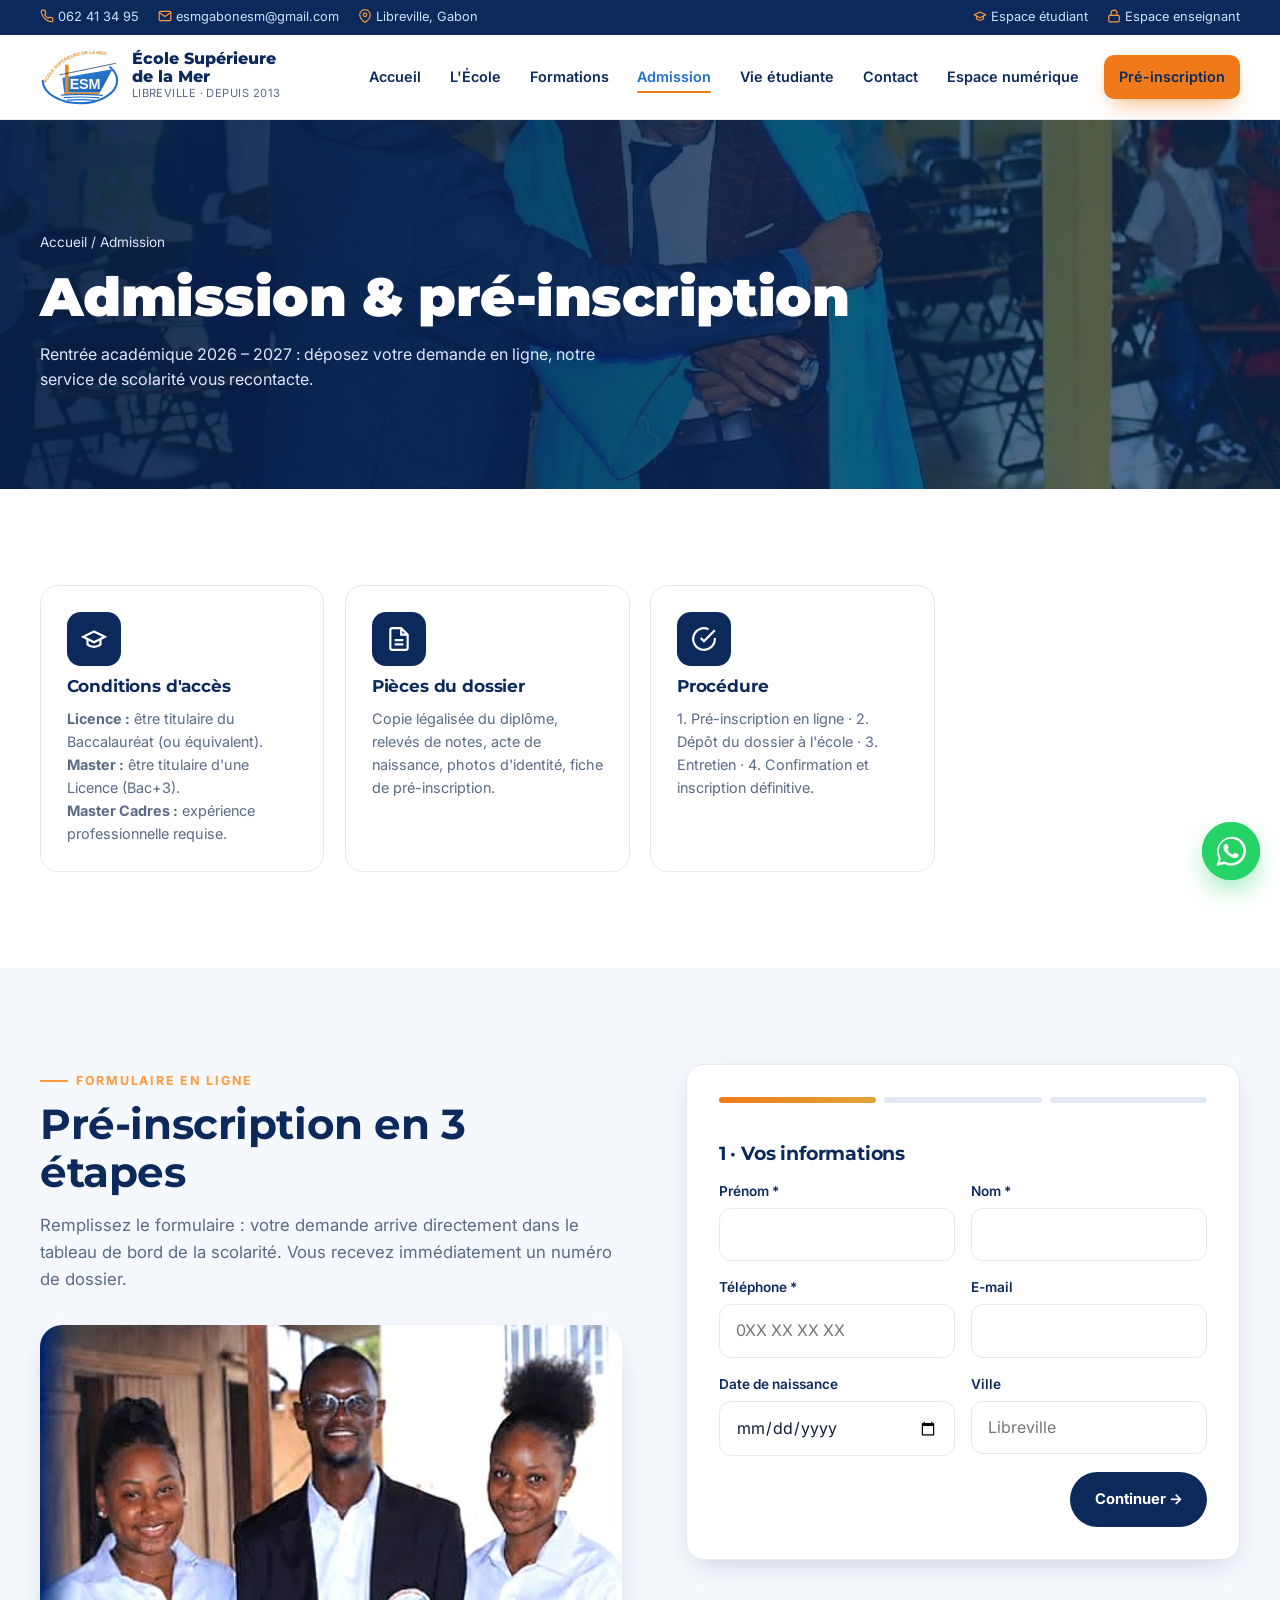
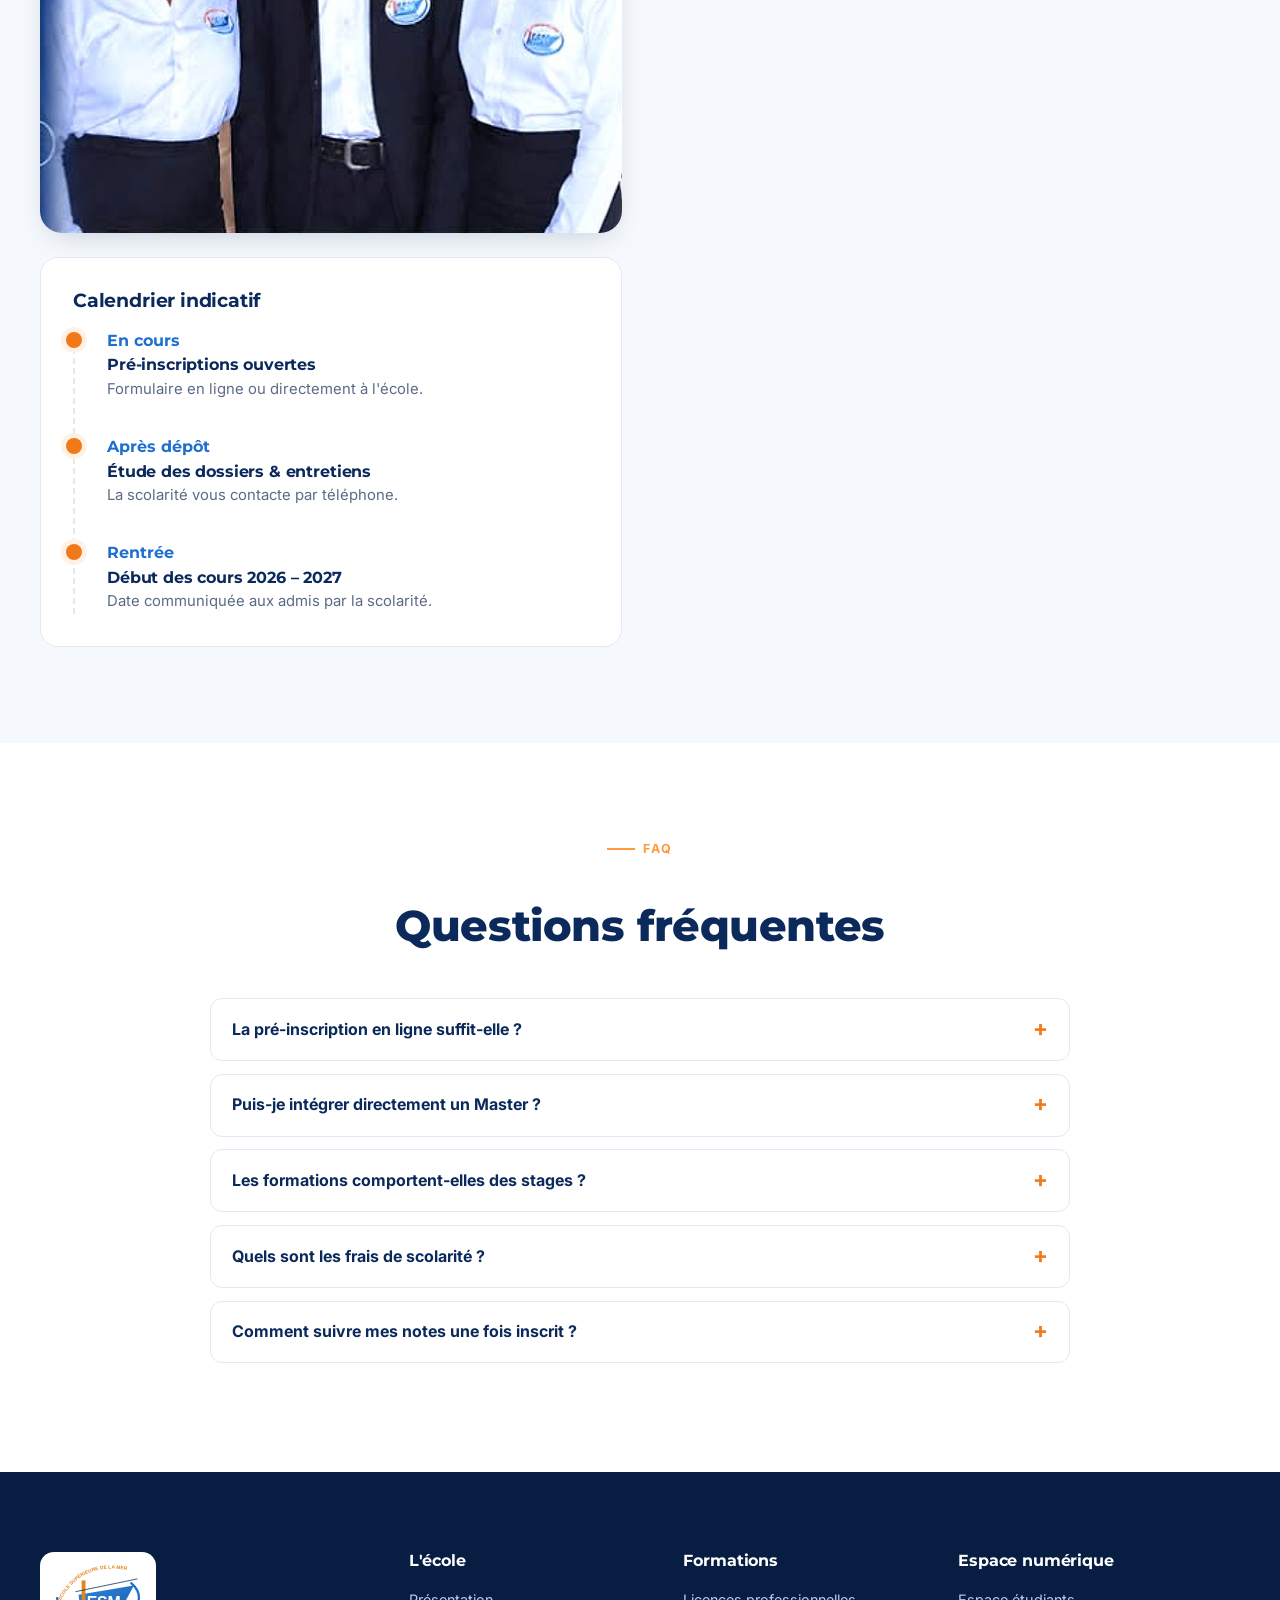
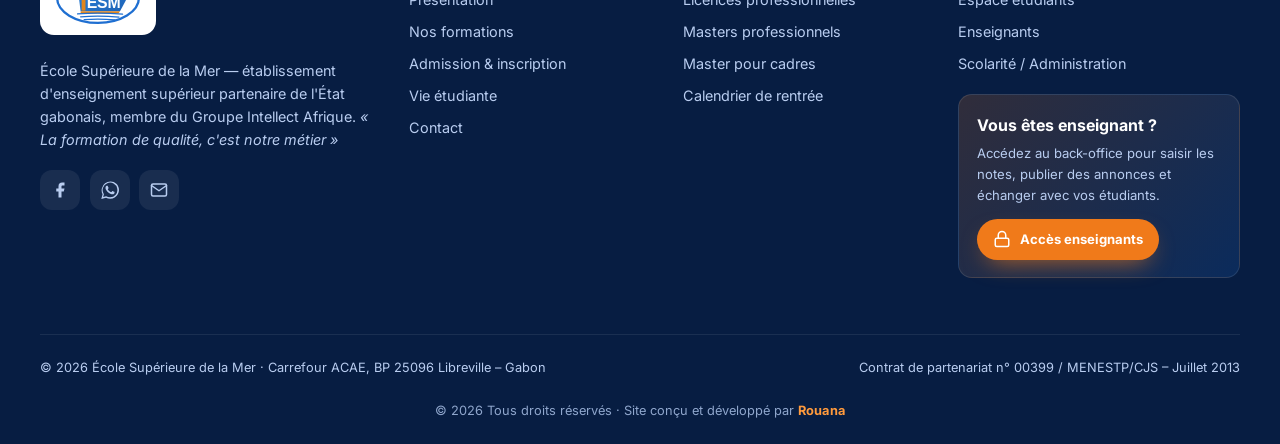
==== commit 68c590bd: "Mobile : site toujours clair (mode sombre), version compacte et carrousels Co-Authored-By: Claude <n" ====
--- a/admission.html
+++ b/admission.html
@@ -3,6 +3,8 @@
 <head>
 <meta charset="utf-8">
 <meta name="viewport" content="width=device-width, initial-scale=1">
+<meta name="color-scheme" content="only light">
+<meta name="theme-color" content="#0b2a5b">
 <title>Admission – ESM · École Supérieure de la Mer</title>
 <meta name="description" content="Conditions d'admission, dossier et pré-inscription en ligne à l'École Supérieure de la Mer.">
 <link rel="icon" href="assets/img/logo-esm.svg">
@@ -89,6 +91,7 @@
 
 <div id="site-footer"></div>
 <script src="assets/js/data.js"></script>
+<script src="assets/js/config.js"></script>
 <script src="assets/js/store.js"></script>
 <script src="assets/js/main.js"></script>
 </body>
--- a/assets/css/style.css
+++ b/assets/css/style.css
@@ -2,6 +2,7 @@
    ESM — École Supérieure de la Mer · Feuille de style
    ========================================================= */
 :root{
+  color-scheme:only light;
   --navy:#0b2a5b; --navy-2:#0f3a7a; --blue:#1f6fd1; --sky:#2e9be6; --sky-2:#dcefff;
   --orange:#f07a1a; --orange-2:#ff9a3d; --gold:#e0a53a;
   --ink:#0f1c33; --muted:#5b6b85; --line:#e3e9f2; --bg:#f5f8fc; --card:#fff;
@@ -290,6 +291,8 @@
 .staff-box{margin-top:1.2rem;padding:1.1rem;border-radius:14px;background:linear-gradient(135deg,rgba(240,122,26,.18),rgba(31,111,209,.18));border:1px solid rgba(255,255,255,.1)}
 .staff-box b{color:#fff;display:block;margin-bottom:.3rem}
 .staff-box p{font-size:.82rem;margin-bottom:.8rem}
+.foot-credit{text-align:center;font-size:.8rem;padding:0 0 1.4rem;color:#8fa6cc}
+.foot-credit b{color:var(--orange-2);font-weight:700;letter-spacing:.02em}
 .foot-bottom{border-top:1px solid rgba(255,255,255,.08);margin-top:3.5rem;padding:1.4rem 0;display:flex;justify-content:space-between;gap:1rem;font-size:.8rem;flex-wrap:wrap}
 
 /* ---------- Flottants ---------- */
@@ -446,3 +449,113 @@
   .sidebar,.app-top .who,.sb-toggle,.no-print,.notice{display:none!important}
   .app{display:block}.app-main{padding:0}.card{border:0;padding:0}
 }
+
+/* =========================================================
+   MOBILE — version compacte (moins de défilement, lecture confortable)
+   ========================================================= */
+.swipe-hint{display:none}
+@media (max-width:640px){
+  body{font-size:15px}
+  section{padding:3rem 0}
+  .sec-head{margin-bottom:1.4rem;gap:.8rem;align-items:flex-start}
+  .sec-head h2{font-size:1.5rem;margin-top:.4rem}
+  .sec-head p{font-size:.92rem}
+  .sec-head .btn{padding:.5rem .9rem;font-size:.8rem}
+  .eyebrow{font-size:.7rem}
+  .btn{padding:.75rem 1.15rem;font-size:.88rem}
+
+  /* Héro */
+  .hero{min-height:auto}
+  .hero .wrap{padding:3.2rem 0 6.5rem!important}
+  .hero h1{font-size:2.05rem;margin:.7rem 0 .8rem}
+  .hero p.lead{font-size:.95rem}
+  .hero .cta{margin-top:1.3rem;gap:.6rem}
+  .hero .cta .btn{flex:1 1 auto;justify-content:center}
+  .wave{height:60px}
+  .page-hero{padding:3.4rem 0 2.8rem}
+  .page-hero h1{font-size:1.8rem;margin:.5rem 0}
+  .page-hero p{font-size:.93rem}
+
+  /* Chiffres clés en 2 x 2 */
+  .stats{margin-top:-48px}
+  .stats .grid{grid-template-columns:1fr 1fr}
+  .stat{padding:1rem .9rem;gap:.6rem;flex-direction:column;align-items:flex-start;border-right:1px solid rgba(255,255,255,.1)!important;border-bottom:1px solid rgba(255,255,255,.1)}
+  .stat:nth-child(2n){border-right:0!important}
+  .stat:nth-child(n+3){border-bottom:0}
+  .stat .ic{width:36px;height:36px;border-radius:10px}
+  .stat .ic svg{width:18px;height:18px}
+  .stat b{font-size:1.45rem}
+  .stat span{font-size:.72rem;line-height:1.3;display:block}
+
+  /* Onglets sur une seule ligne défilante */
+  .tabs{flex-wrap:nowrap;overflow-x:auto;margin:0 -16px 1.2rem;padding:0 16px 4px;scrollbar-width:none}
+  .tabs::-webkit-scrollbar{display:none}
+  .tab{flex:none;padding:.5rem .9rem;font-size:.82rem}
+
+  /* Cartes plus petites */
+  .cards{gap:.8rem}
+  .fcard{padding:1.1rem;gap:.45rem;border-radius:14px}
+  .fcard .ic{width:42px;height:42px;border-radius:11px}
+  .fcard .ic svg{width:21px;height:21px}
+  .fcard h3{font-size:.98rem;padding-right:4.5rem}
+  .fcard p{font-size:.85rem;display:-webkit-box;-webkit-line-clamp:3;-webkit-box-orient:vertical;overflow:hidden}
+  .fcard .tag{top:1rem;right:1rem;font-size:.62rem}
+
+  /* Carrousels à faire glisser (accueil) */
+  .swipe{display:flex!important;overflow-x:auto;scroll-snap-type:x mandatory;gap:.8rem;margin:0 -16px;padding:0 16px 10px;scrollbar-width:none}
+  .swipe::-webkit-scrollbar{display:none}
+  .swipe > *{flex:0 0 80%;scroll-snap-align:start}
+  .swipe-hint{display:block;font-size:.75rem;color:var(--muted);text-align:right;margin-top:.3rem}
+
+  /* Actualités */
+  .ncard .bd{padding:1rem;gap:.4rem}
+  .ncard h3{font-size:.98rem}
+  .ncard p{font-size:.85rem;display:-webkit-box;-webkit-line-clamp:3;-webkit-box-orient:vertical;overflow:hidden}
+
+  /* Blocs texte + photos */
+  .split{gap:1.8rem}
+  .mosaic{grid-template-rows:130px 130px;gap:.6rem}
+  .mosaic .badge{padding:.6rem .8rem;bottom:14px;left:8px}
+  .mosaic .badge b{font-size:1.2rem}
+  .mosaic .badge span{font-size:.7rem}
+  .checks{gap:.6rem;margin:1rem 0 1.4rem;font-size:.92rem}
+  .lead-p{font-size:.95rem}
+
+  /* Piliers en 2 x 2 */
+  .pillars{grid-template-columns:1fr 1fr;gap:.7rem}
+  .pillar{padding:1.1rem .9rem;border-radius:14px}
+  .pillar .num{font-size:1.5rem}
+  .pillar h3{font-size:.92rem;margin:.3rem 0}
+  .pillar p{font-size:.78rem;line-height:1.45}
+  .testi{margin-top:2.4rem!important}
+  .testi blockquote{font-size:1.05rem;min-height:4.2em}
+
+  /* Partenaires, bandeau, formulaires */
+  .partner{min-width:210px;padding:.7rem 1rem}
+  .band{padding:1.6rem 1.3rem;border-radius:18px;gap:1.1rem}
+  .band h2{font-size:1.3rem}
+  .band p{font-size:.88rem}
+  .panel{padding:1.3rem;border-radius:14px}
+  .citem{padding:.9rem}
+  .map{height:260px;margin-top:2rem}
+  .timeline{gap:1.3rem}
+
+  /* Galerie en 2 colonnes */
+  .gallery{columns:2;column-gap:.6rem}
+  .gallery figure{margin-bottom:.6rem;border-radius:12px}
+  .gallery figcaption{font-size:.75rem;padding:1.6rem .6rem .5rem;opacity:1;transform:none}
+
+  /* Pied de page compact */
+  .footer{padding:3rem 0 0}
+  .footer .grid{grid-template-columns:1fr 1fr;gap:1.6rem 1rem}
+  .footer .grid > div:first-child,.footer .grid > div:last-child{grid-column:1 / -1}
+  .footer .logo-w img{height:48px}
+  .footer p,.footer ul{font-size:.84rem}
+  .footer ul{gap:.4rem}
+  .foot-bottom{margin-top:2rem;flex-direction:column;gap:.4rem;font-size:.74rem}
+
+  /* Boutons flottants plus discrets */
+  .wa{width:50px;height:50px;right:14px;bottom:14px}
+  .wa svg{width:26px;height:26px}
+  .totop{right:18px;bottom:74px;width:38px;height:38px}
+}
